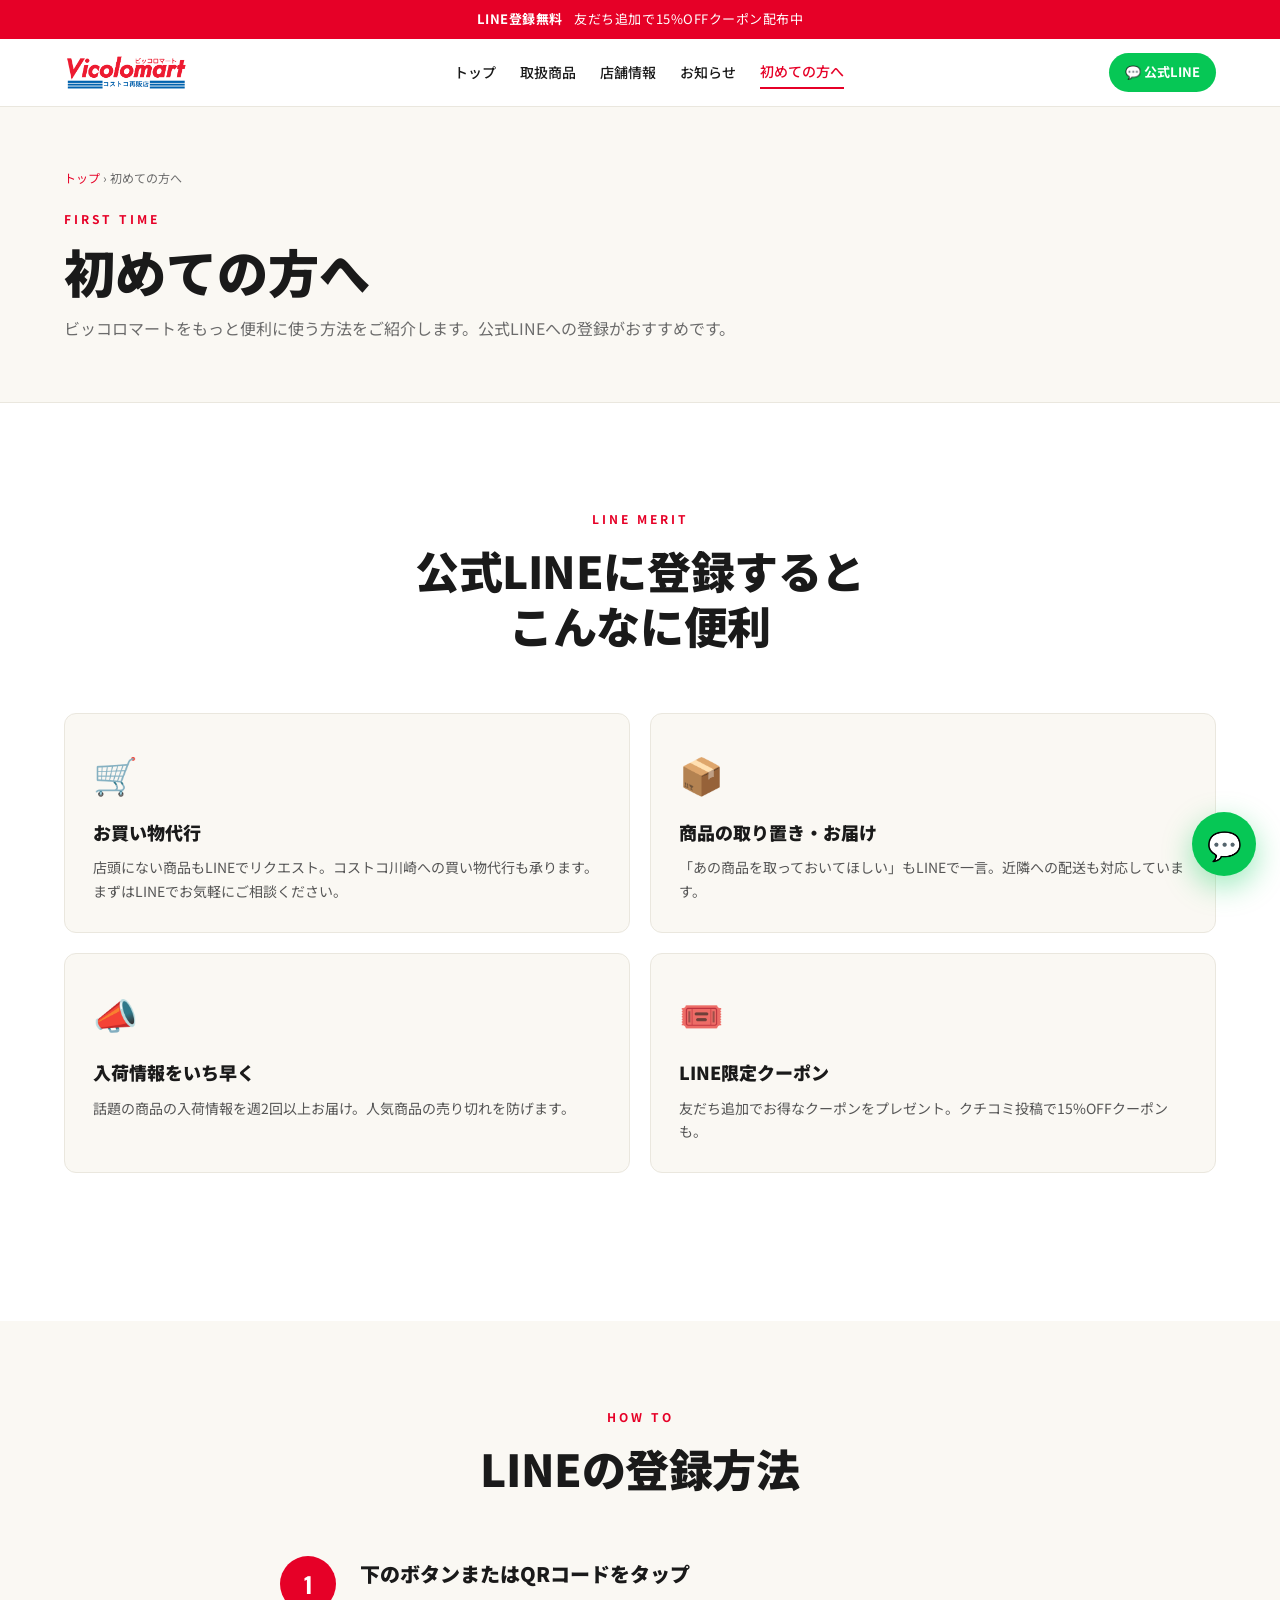
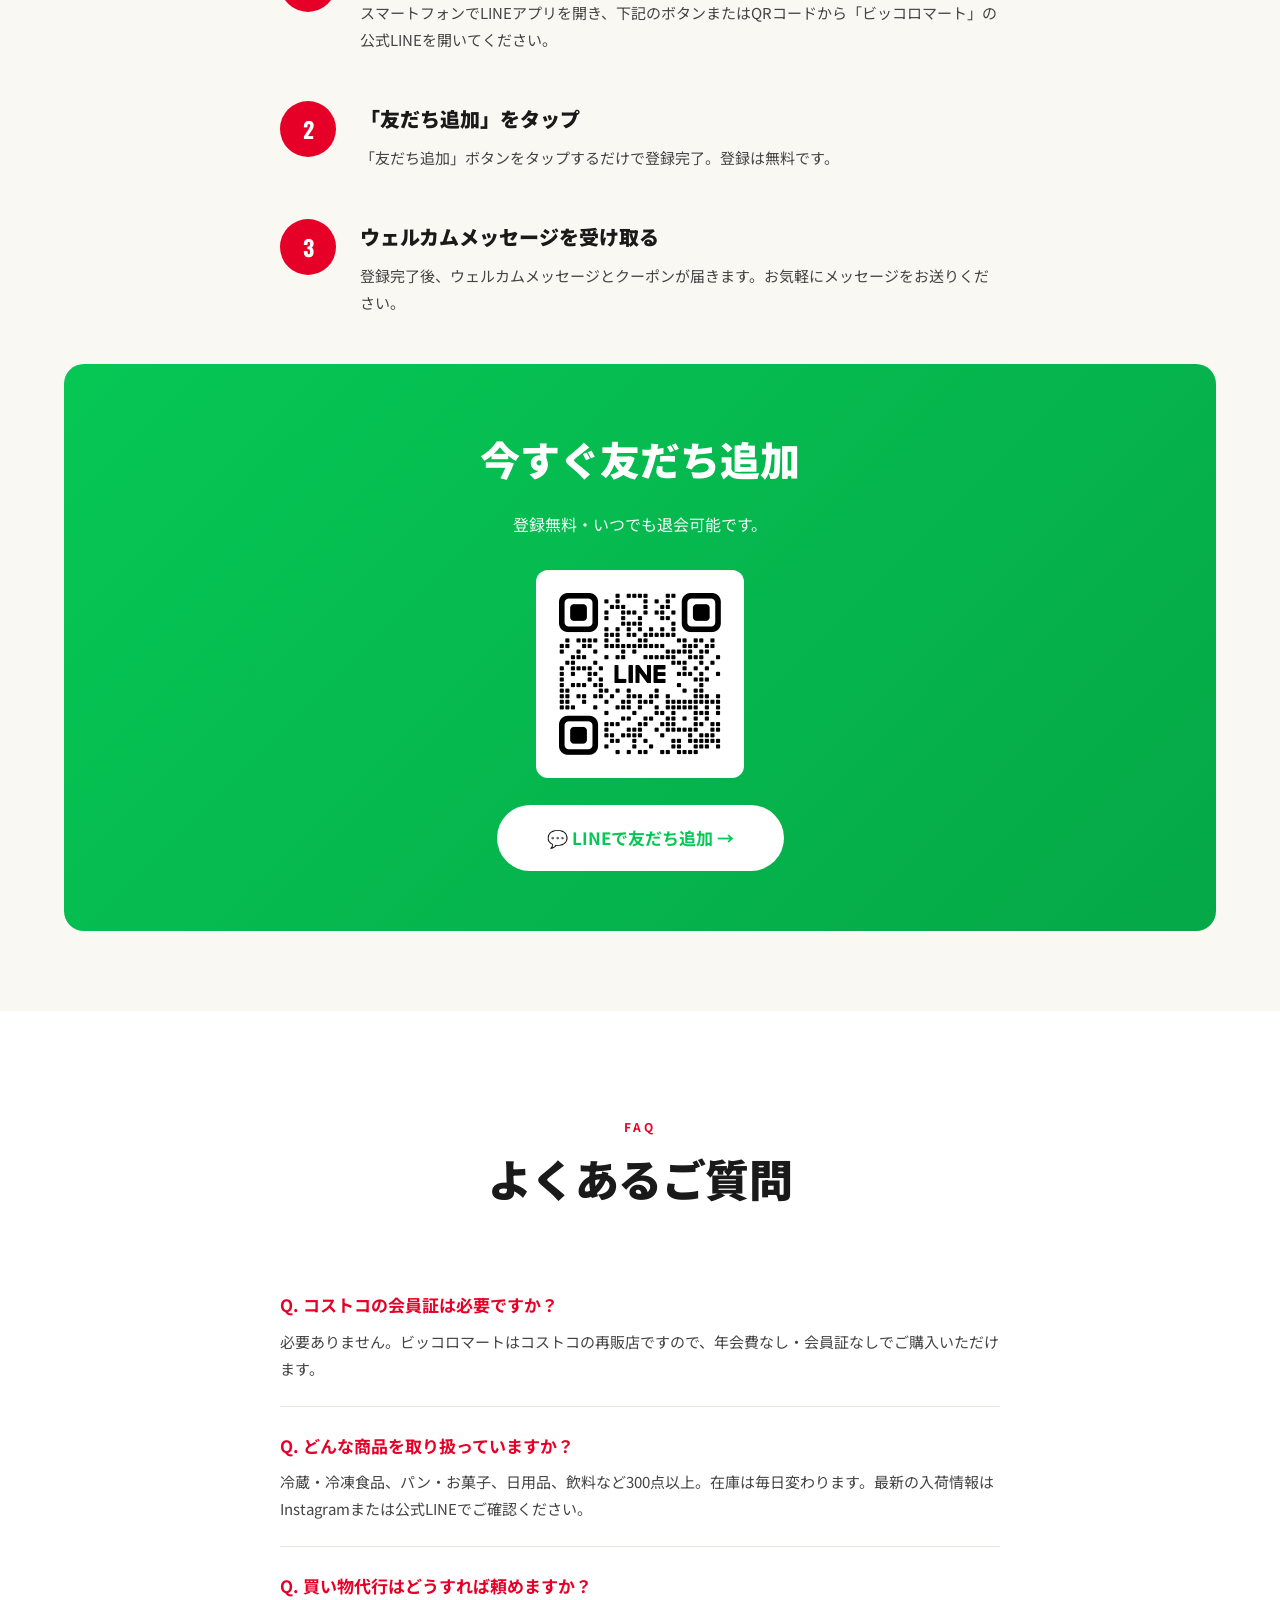
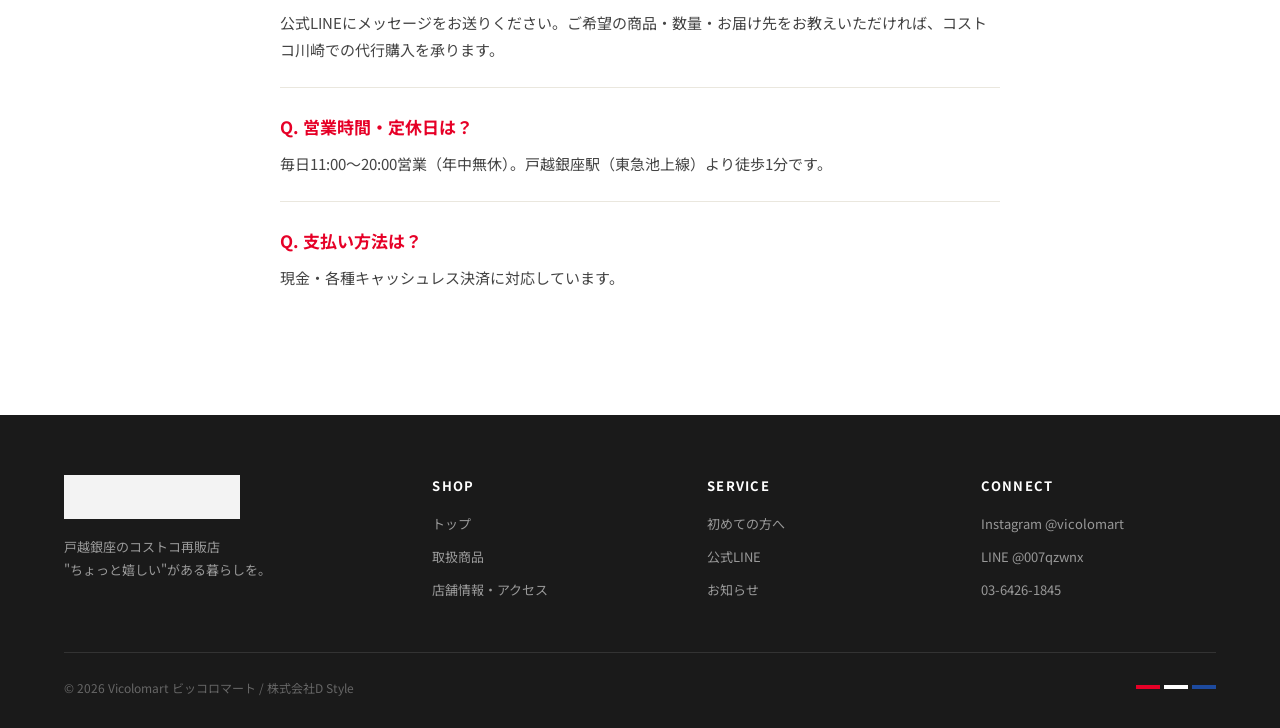
==== guide.html @ a4236f07 "Initial commit: Vicolomart HP 5-page static site" ====
﻿<!DOCTYPE html>
<html lang="ja">
<head>
<meta charset="UTF-8">
<meta name="viewport" content="width=device-width, initial-scale=1.0">
<title>初めての方へ・LINE登録ガイド | ビッコロマート｜戸越銀座のコストコ再販店</title>
<meta name="description" content="ビッコロマートの公式LINEの登録方法・使い方ガイド。買い物代行・商品お届け・クーポンがすべてLINEで完結。登録は無料です。">
<meta property="og:title" content="初めての方へ・LINE登録ガイド | ビッコロマート">
<meta property="og:url" content="https://vicolomart.netlify.app/guide.html">
<link rel="canonical" href="https://vicolomart.netlify.app/guide.html">
<link rel="preconnect" href="https://fonts.googleapis.com">
<link href="https://fonts.googleapis.com/css2?family=Noto+Sans+JP:wght@400;500;700;900&family=Oswald:wght@500;700&display=swap" rel="stylesheet">
<link rel="stylesheet" href="assets/css/style.css">
<style>
  .steps{max-width:720px;margin:0 auto;counter-reset:step}
  .step{display:grid;grid-template-columns:56px 1fr;gap:24px;margin-bottom:48px;align-items:start}
  .step-num{width:56px;height:56px;background:var(--red);color:#fff;border-radius:50%;display:flex;align-items:center;justify-content:center;font-family:'Oswald',sans-serif;font-size:22px;font-weight:700;flex-shrink:0}
  .step-body h3{font-size:20px;font-weight:900;margin-bottom:8px}
  .step-body p{font-size:15px;color:#444;line-height:1.8}
  .merit-grid{display:grid;grid-template-columns:repeat(2,1fr);gap:20px;margin:48px 0}
  .merit-card{background:var(--cream);border:1px solid var(--line-c);border-radius:12px;padding:28px}
  .merit-card .merit-icon{font-size:36px;margin-bottom:12px}
  .merit-card h3{font-size:18px;font-weight:900;margin-bottom:8px}
  .merit-card p{font-size:14px;color:#555;line-height:1.7}
  .line-hero{background:linear-gradient(135deg,var(--line-green) 0%,#05a847 100%);color:#fff;border-radius:20px;padding:60px;text-align:center}
  .line-hero h2{font-size:clamp(24px,4vw,40px);font-weight:900;margin-bottom:16px}
  .line-hero p{font-size:16px;opacity:0.95;margin-bottom:32px;max-width:500px;margin-left:auto;margin-right:auto}
  .line-hero .qr-wrap{background:#fff;display:inline-block;padding:14px;border-radius:12px;margin-bottom:20px}
  .line-hero .qr-wrap img{width:180px;height:180px;display:block}
  .line-hero .btn{background:#fff;color:var(--line-green);font-size:17px;padding:16px 48px;display:inline-flex}
  .faq{max-width:720px;margin:0 auto}
  .faq-item{border-bottom:1px solid var(--line-c);padding:24px 0}
  .faq-item:last-child{border-bottom:none}
  .faq-item dt{font-size:17px;font-weight:700;color:var(--red);margin-bottom:8px}
  .faq-item dd{font-size:15px;color:#444;line-height:1.8}
  @media(max-width:880px){.merit-grid{grid-template-columns:1fr}.line-hero{padding:40px 24px}}
</style>
</head>
<body>
<div class="topbar"><strong>LINE登録無料</strong> 友だち追加で15%OFFクーポン配布中</div>
<header>
  <div class="nav">
    <a href="index.html" class="nav-logo"><img src="assets/images/logo-wide.png" alt="Vicolomart ビッコロマート"></a>
    <nav class="nav-links">
      <a href="index.html">トップ</a>
      <a href="products.html">取扱商品</a>
      <a href="store.html">店舗情報</a>
      <a href="news.html">お知らせ</a>
      <a href="guide.html" class="active">初めての方へ</a>
    </nav>
    <a href="https://line.me/R/ti/p/@007qzwnx" target="_blank" rel="noopener" class="nav-cta">💬 公式LINE</a>
    <button class="hamburger" aria-label="メニュー" onclick="this.closest('header').querySelector('.nav-links').classList.toggle('open')"><span></span><span></span><span></span></button>
  </div>
</header>

<div class="page-hero">
  <div class="container">
    <div class="breadcrumb"><a href="index.html">トップ</a> &rsaquo; 初めての方へ</div>
    <div class="eyebrow">FIRST TIME</div>
    <h1>初めての方へ</h1>
    <p>ビッコロマートをもっと便利に使う方法をご紹介します。公式LINEへの登録がおすすめです。</p>
  </div>
</div>

<section class="section">
  <div class="container">
    <div class="section-header">
      <div class="eyebrow">LINE MERIT</div>
      <h2 class="section-title">公式LINEに登録すると<br>こんなに便利</h2>
    </div>
    <div class="merit-grid">
      <div class="merit-card"><div class="merit-icon">🛒</div><h3>お買い物代行</h3><p>店頭にない商品もLINEでリクエスト。コストコ川崎への買い物代行も承ります。まずはLINEでお気軽にご相談ください。</p></div>
      <div class="merit-card"><div class="merit-icon">📦</div><h3>商品の取り置き・お届け</h3><p>「あの商品を取っておいてほしい」もLINEで一言。近隣への配送も対応しています。</p></div>
      <div class="merit-card"><div class="merit-icon">📣</div><h3>入荷情報をいち早く</h3><p>話題の商品の入荷情報を週2回以上お届け。人気商品の売り切れを防げます。</p></div>
      <div class="merit-card"><div class="merit-icon">🎟️</div><h3>LINE限定クーポン</h3><p>友だち追加でお得なクーポンをプレゼント。クチコミ投稿で15%OFFクーポンも。</p></div>
    </div>
  </div>
</section>

<section class="section" style="background:var(--cream);padding:80px 0">
  <div class="container">
    <div class="section-header">
      <div class="eyebrow">HOW TO</div>
      <h2 class="section-title">LINEの登録方法</h2>
    </div>
    <div class="steps">
      <div class="step">
        <div class="step-num">1</div>
        <div class="step-body">
          <h3>下のボタンまたはQRコードをタップ</h3>
          <p>スマートフォンでLINEアプリを開き、下記のボタンまたはQRコードから「ビッコロマート」の公式LINEを開いてください。</p>
        </div>
      </div>
      <div class="step">
        <div class="step-num">2</div>
        <div class="step-body">
          <h3>「友だち追加」をタップ</h3>
          <p>「友だち追加」ボタンをタップするだけで登録完了。登録は無料です。</p>
        </div>
      </div>
      <div class="step">
        <div class="step-num">3</div>
        <div class="step-body">
          <h3>ウェルカムメッセージを受け取る</h3>
          <p>登録完了後、ウェルカムメッセージとクーポンが届きます。お気軽にメッセージをお送りください。</p>
        </div>
      </div>
    </div>

    <div class="line-hero" style="margin-top:48px">
      <h2>今すぐ友だち追加</h2>
      <p>登録無料・いつでも退会可能です。</p>
      <div class="qr-wrap"><img src="assets/images/line-qr.png" alt="LINE公式 QRコード" width="180" height="180"></div>
      <br>
      <a href="https://line.me/R/ti/p/@007qzwnx" target="_blank" rel="noopener" class="btn">💬 LINEで友だち追加 →</a>
    </div>
  </div>
</section>

<section class="section">
  <div class="container">
    <div class="section-header">
      <div class="eyebrow">FAQ</div>
      <h2 class="section-title">よくあるご質問</h2>
    </div>
    <dl class="faq">
      <div class="faq-item">
        <dt>Q. コストコの会員証は必要ですか？</dt>
        <dd>必要ありません。ビッコロマートはコストコの再販店ですので、年会費なし・会員証なしでご購入いただけます。</dd>
      </div>
      <div class="faq-item">
        <dt>Q. どんな商品を取り扱っていますか？</dt>
        <dd>冷蔵・冷凍食品、パン・お菓子、日用品、飲料など300点以上。在庫は毎日変わります。最新の入荷情報はInstagramまたは公式LINEでご確認ください。</dd>
      </div>
      <div class="faq-item">
        <dt>Q. 買い物代行はどうすれば頼めますか？</dt>
        <dd>公式LINEにメッセージをお送りください。ご希望の商品・数量・お届け先をお教えいただければ、コストコ川崎での代行購入を承ります。</dd>
      </div>
      <div class="faq-item">
        <dt>Q. 営業時間・定休日は？</dt>
        <dd>毎日11:00〜20:00営業（年中無休）。戸越銀座駅（東急池上線）より徒歩1分です。</dd>
      </div>
      <div class="faq-item">
        <dt>Q. 支払い方法は？</dt>
        <dd>現金・各種キャッシュレス決済に対応しています。</dd>
      </div>
    </dl>
  </div>
</section>

<footer>
  <div class="container">
    <div class="footer-grid">
      <div class="footer-brand">
        <img src="assets/images/logo-wide.png" alt="Vicolomart ビッコロマート" width="176">
        <p>戸越銀座のコストコ再販店<br>"ちょっと嬉しい"がある暮らしを。</p>
      </div>
      <div class="footer-col"><h4>SHOP</h4><a href="index.html">トップ</a><a href="products.html">取扱商品</a><a href="store.html">店舗情報・アクセス</a></div>
      <div class="footer-col"><h4>SERVICE</h4><a href="guide.html">初めての方へ</a><a href="https://line.me/R/ti/p/@007qzwnx" target="_blank" rel="noopener">公式LINE</a><a href="news.html">お知らせ</a></div>
      <div class="footer-col"><h4>CONNECT</h4><a href="https://instagram.com/vicolomart" target="_blank" rel="noopener">Instagram @vicolomart</a><a href="https://line.me/R/ti/p/@007qzwnx" target="_blank" rel="noopener">LINE @007qzwnx</a><a href="tel:0364261845">03-6426-1845</a></div>
    </div>
    <div class="footer-bottom">
      <span>© 2026 Vicolomart ビッコロマート / 株式会社D Style</span>
      <div class="footer-tricolore"><span class="r"></span><span class="w"></span><span class="b"></span></div>
    </div>
  </div>
</footer>

<a href="https://line.me/R/ti/p/@007qzwnx" target="_blank" rel="noopener" class="fab" title="LINEで注文・お問い合わせ">💬</a>

<script type="application/ld+json">
{
  "@context": "https://schema.org",
  "@type": "LocalBusiness",
  "name": "ビッコロマート",
  "url": "https://vicolomart.netlify.app/",
  "telephone": "03-6426-1845",
  "address": {
    "@type": "PostalAddress",
    "streetAddress": "平塚2-15-12",
    "addressLocality": "品川区",
    "addressRegion": "東京都",
    "postalCode": "142-0063",
    "addressCountry": "JP"
  }
}
</script>
</body>
</html>
---- assets/css/style.css ----
﻿:root {
  --red: #E60027;
  --red-dark: #B3001D;
  --blue: #1D4A9E;
  --blue-dark: #123576;
  --ink: #1a1a1a;
  --paper: #fff;
  --cream: #faf8f3;
  --gray: #6b6b6b;
  --line-c: #eae7de;
  --line-green: #06c755;
  --yellow: #fff385;
  --maxw: 1200px;
}
*, *::before, *::after { margin: 0; padding: 0; box-sizing: border-box; }
html { scroll-behavior: smooth; }
body { font-family: 'Noto Sans JP', -apple-system, sans-serif; color: var(--ink); background: #fff; line-height: 1.75; -webkit-font-smoothing: antialiased; }
img { max-width: 100%; display: block; }
a { color: inherit; text-decoration: none; }
.container { max-width: var(--maxw); margin: 0 auto; padding: 0 24px; }

/* Topbar */
.topbar { background: var(--red); color: #fff; font-size: 13px; text-align: center; padding: 8px 16px; letter-spacing: 0.04em; }
.topbar strong { font-weight: 700; margin-right: 8px; }

/* Header */
header { position: sticky; top: 0; z-index: 50; background: rgba(255,255,255,0.96); backdrop-filter: blur(10px); border-bottom: 1px solid var(--line-c); }
.nav { display: flex; align-items: center; justify-content: space-between; padding: 14px 24px; max-width: var(--maxw); margin: 0 auto; gap: 16px; }
.nav-logo img { height: 38px; width: auto; }
.nav-links { display: flex; gap: 24px; align-items: center; }
.nav-links a { font-size: 14px; font-weight: 500; color: var(--ink); transition: color 0.2s; padding: 4px 0; }
.nav-links a:hover, .nav-links a.active { color: var(--red); }
.nav-links a.active { border-bottom: 2px solid var(--red); }
.nav-cta { background: var(--line-green); color: #fff; padding: 8px 16px; border-radius: 999px; font-size: 13px; font-weight: 700; display: inline-flex; align-items: center; gap: 6px; transition: transform 0.2s; white-space: nowrap; }
.nav-cta:hover { transform: translateY(-1px); }
.hamburger { display: none; background: none; border: none; padding: 6px; cursor: pointer; }
.hamburger span { display: block; width: 24px; height: 2px; background: var(--ink); margin: 5px 0; }

/* Tricolore */
.tricolore { display: flex; height: 6px; }
.tricolore .r { flex: 1; background: var(--red); }
.tricolore .w { flex: 1; background: #fff; border-top: 1px solid var(--line-c); border-bottom: 1px solid var(--line-c); }
.tricolore .b { flex: 1; background: var(--blue); }

/* Buttons */
.btn { display: inline-flex; align-items: center; gap: 8px; padding: 14px 28px; border-radius: 999px; font-weight: 700; font-size: 15px; transition: all 0.2s; cursor: pointer; border: 2px solid transparent; }
.btn-primary { background: var(--red); color: #fff; }
.btn-primary:hover { background: var(--red-dark); transform: translateY(-2px); box-shadow: 0 10px 24px rgba(230,0,39,0.3); }
.btn-secondary { background: transparent; color: var(--ink); border-color: var(--ink); }
.btn-secondary:hover { background: var(--ink); color: #fff; }
.btn-line { background: var(--line-green); color: #fff; }
.btn-line:hover { background: #05a847; transform: translateY(-2px); box-shadow: 0 10px 24px rgba(6,199,85,0.3); }

/* Section base */
.section { padding: 100px 0; }
.section-header { text-align: center; margin-bottom: 60px; }
.eyebrow { display: inline-block; font-size: 12px; font-weight: 700; color: var(--red); letter-spacing: 0.25em; text-transform: uppercase; margin-bottom: 14px; }
.eyebrow.blue { color: var(--blue); }
.section-title { font-size: clamp(28px, 3.5vw, 44px); font-weight: 900; line-height: 1.25; letter-spacing: -0.01em; }
.section-sub { color: var(--gray); margin-top: 14px; font-size: 15px; }

/* Page hero (inner pages) */
.page-hero { background: var(--cream); padding: 60px 0; border-bottom: 1px solid var(--line-c); }
.page-hero .eyebrow { display: block; margin-bottom: 12px; }
.page-hero h1 { font-size: clamp(30px, 4vw, 52px); font-weight: 900; line-height: 1.2; }
.page-hero p { color: var(--gray); margin-top: 12px; font-size: 16px; }

/* Breadcrumb */
.breadcrumb { font-size: 12px; color: var(--gray); margin-bottom: 20px; }
.breadcrumb a { color: var(--red); }
.breadcrumb a:hover { text-decoration: underline; }

/* FAB */
.fab { position: fixed; bottom: 24px; right: 24px; z-index: 100; width: 64px; height: 64px; border-radius: 50%; background: var(--line-green); color: #fff; display: flex; align-items: center; justify-content: center; font-size: 28px; box-shadow: 0 10px 30px rgba(6,199,85,0.4); transition: transform 0.2s; }
.fab:hover { transform: scale(1.08); }

/* Footer */
footer { background: var(--ink); color: #fff; padding: 60px 0 30px; }
.footer-grid { display: grid; grid-template-columns: 1.4fr 1fr 1fr 1fr; gap: 40px; margin-bottom: 40px; }
.footer-brand img { height: 44px; margin-bottom: 16px; filter: brightness(0) invert(1) grayscale(1); opacity: 0.95; }
.footer-brand p { color: #999; font-size: 13px; line-height: 1.8; }
.footer-col h4 { font-size: 13px; font-weight: 700; margin-bottom: 16px; letter-spacing: 0.1em; }
.footer-col a { display: block; color: #999; font-size: 13px; margin-bottom: 10px; transition: color 0.2s; }
.footer-col a:hover { color: #fff; }
.footer-bottom { padding-top: 24px; border-top: 1px solid #333; display: flex; justify-content: space-between; align-items: center; font-size: 12px; color: #666; }
.footer-tricolore { display: flex; gap: 4px; }
.footer-tricolore span { display: block; width: 24px; height: 4px; }
.footer-tricolore .r { background: var(--red); }
.footer-tricolore .w { background: #fff; }
.footer-tricolore .b { background: var(--blue); }

/* Mobile */
@media (max-width: 880px) {
  .nav-links { display: none; }
  .nav-links.open { display: flex; flex-direction: column; position: absolute; top: 100%; left: 0; right: 0; background: #fff; padding: 16px 24px; box-shadow: 0 10px 30px rgba(0,0,0,0.1); gap: 16px; }
  .hamburger { display: block; }
  .nav-cta { display: none; }
  .section { padding: 64px 0; }
  .footer-grid { grid-template-columns: 1fr 1fr; gap: 32px; }
  .footer-bottom { flex-direction: column; gap: 16px; }
}
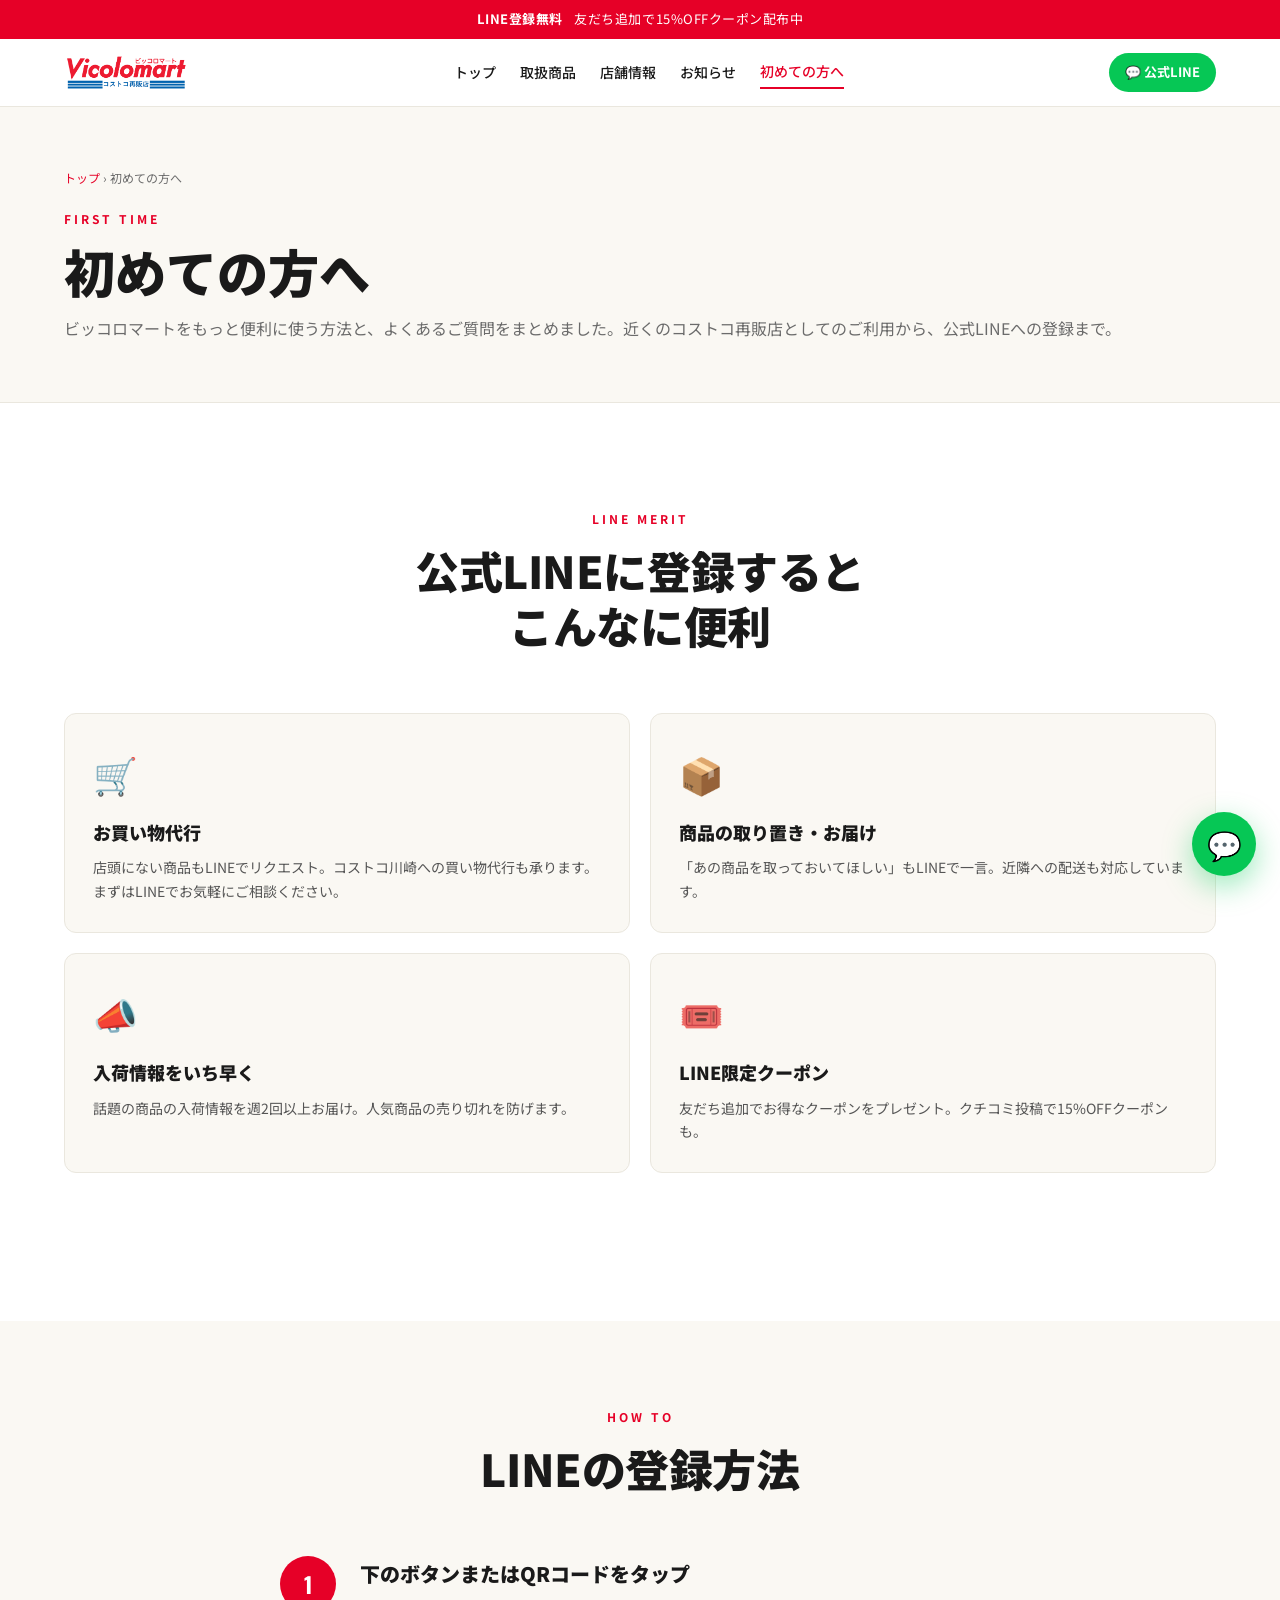
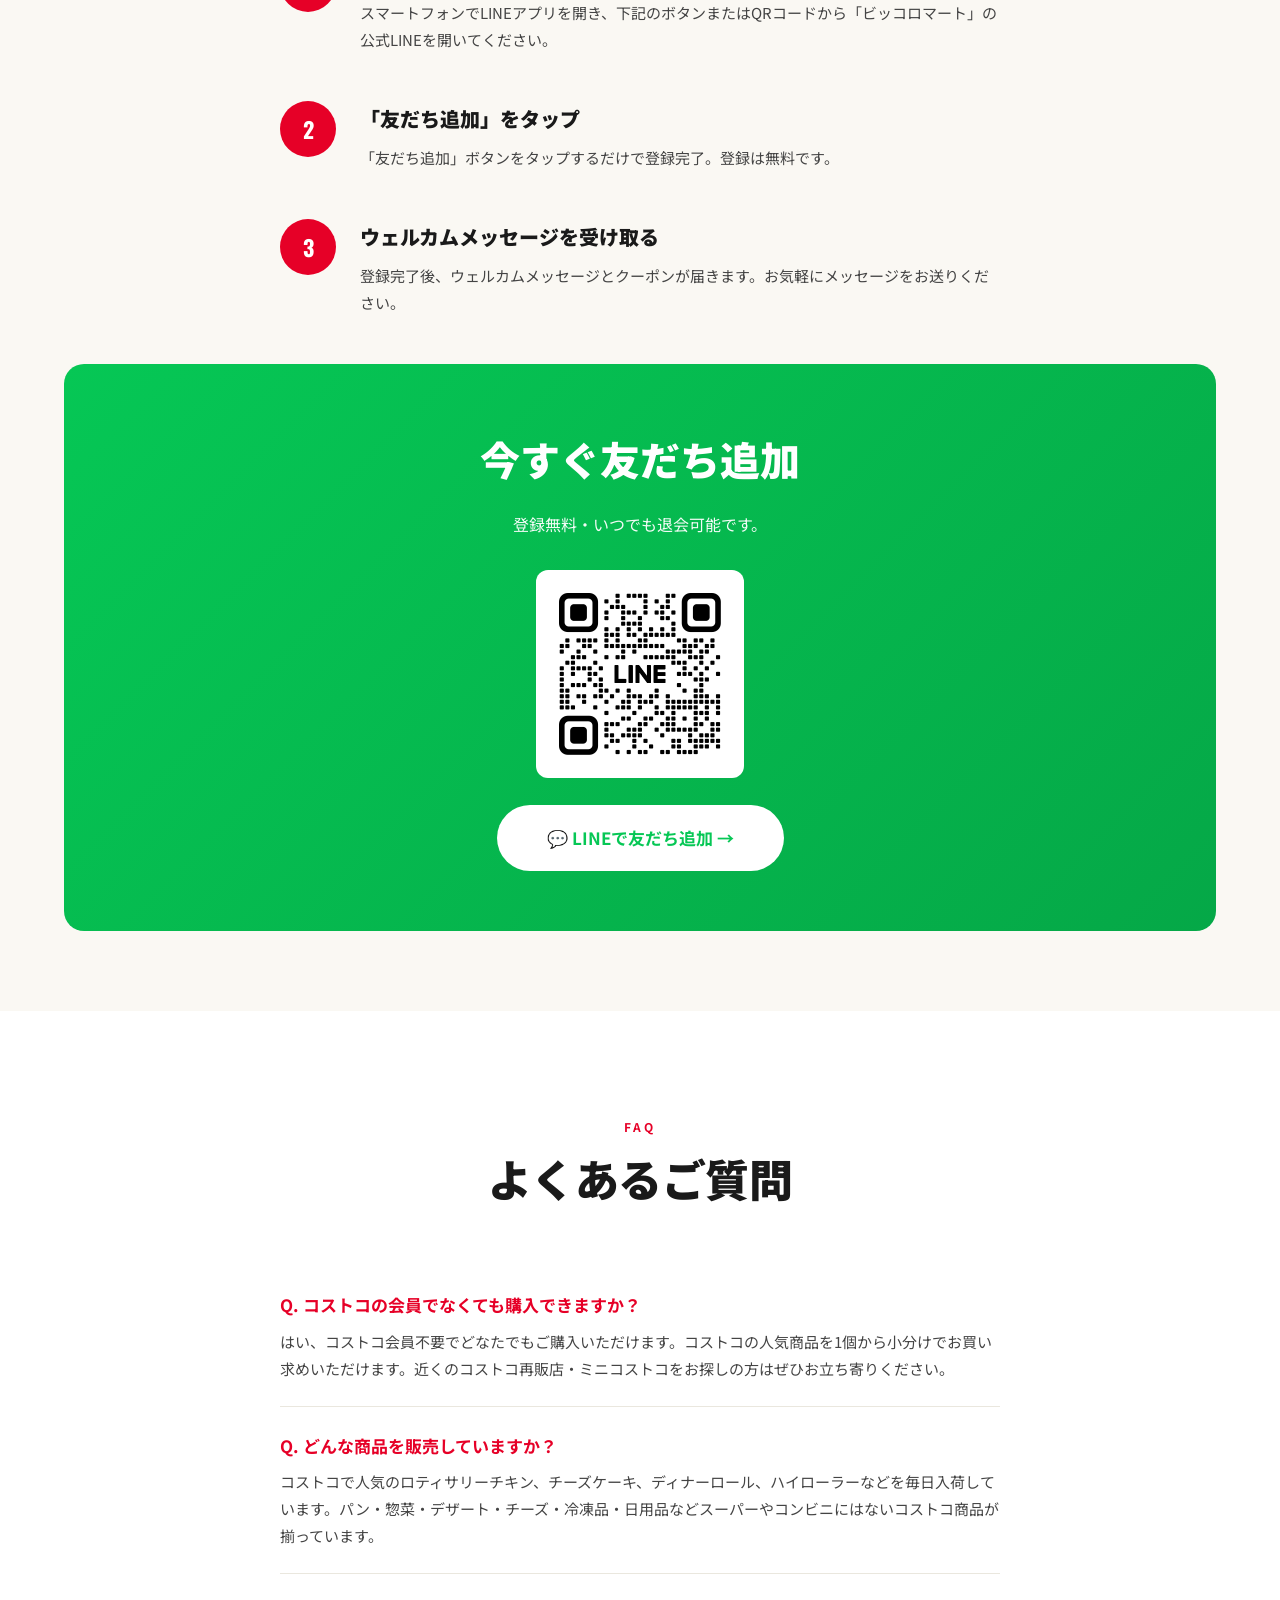
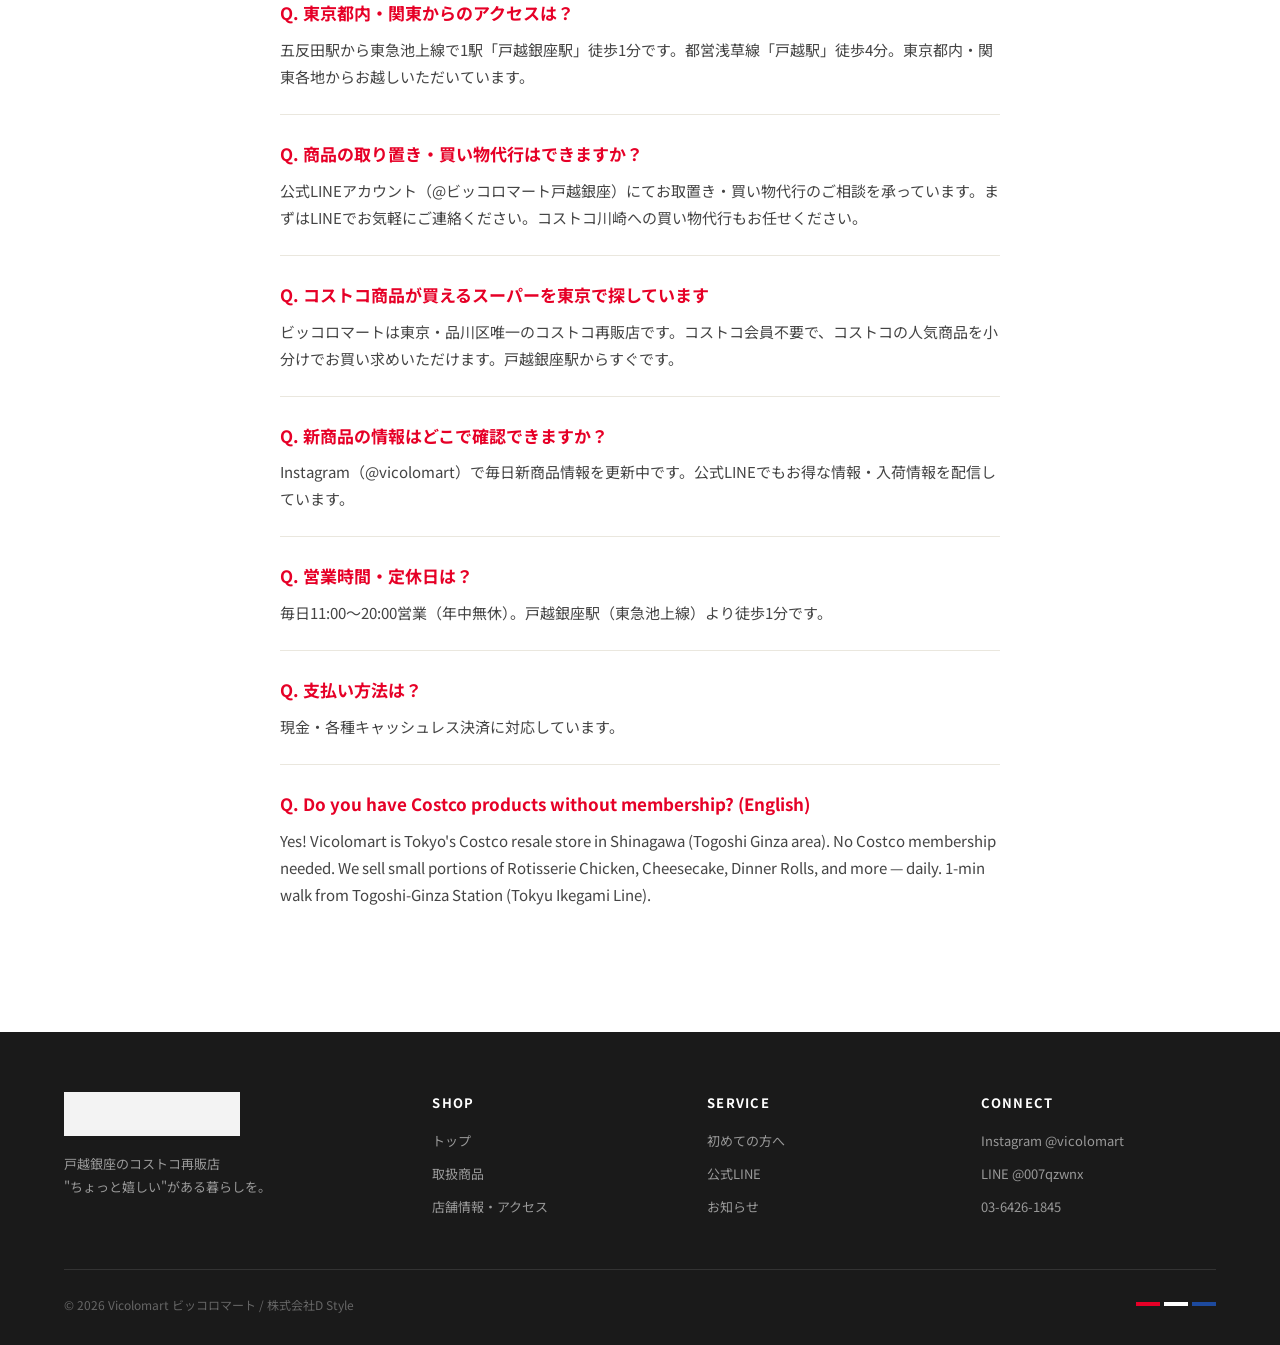
==== commit 6706c009: "SEO改善: 近くのコストコ再販店・戸越スーパーKW追加、郵便番号修正、FAQ拡充 - meta description全ページ更新（近くのコストコ再販店・コストコ商品が買えるスーパー追加） - 郵便" ====
--- a/guide.html
+++ b/guide.html
@@ -1,10 +1,10 @@
-﻿<!DOCTYPE html>
+<!DOCTYPE html>
 <html lang="ja">
 <head>
 <meta charset="UTF-8">
 <meta name="viewport" content="width=device-width, initial-scale=1.0">
 <title>初めての方へ・LINE登録ガイド | ビッコロマート｜戸越銀座のコストコ再販店</title>
-<meta name="description" content="ビッコロマートの公式LINEの登録方法・使い方ガイド。買い物代行・商品お届け・クーポンがすべてLINEで完結。登録は無料です。">
+<meta name="description" content="戸越銀座の近くのコストコ再販店「ビッコロマート」のよくある質問とLINE登録ガイド。コストコ会員不要・小分け販売。買い物代行・お届けもLINEで完結。">
 <meta property="og:title" content="初めての方へ・LINE登録ガイド | ビッコロマート">
 <meta property="og:url" content="https://vicolomart.netlify.app/guide.html">
 <link rel="canonical" href="https://vicolomart.netlify.app/guide.html">
@@ -58,7 +58,7 @@
     <div class="breadcrumb"><a href="index.html">トップ</a> &rsaquo; 初めての方へ</div>
     <div class="eyebrow">FIRST TIME</div>
     <h1>初めての方へ</h1>
-    <p>ビッコロマートをもっと便利に使う方法をご紹介します。公式LINEへの登録がおすすめです。</p>
+    <p>ビッコロマートをもっと便利に使う方法と、よくあるご質問をまとめました。近くのコストコ再販店としてのご利用から、公式LINEへの登録まで。</p>
   </div>
 </div>
 
@@ -125,16 +125,28 @@
     </div>
     <dl class="faq">
       <div class="faq-item">
-        <dt>Q. コストコの会員証は必要ですか？</dt>
-        <dd>必要ありません。ビッコロマートはコストコの再販店ですので、年会費なし・会員証なしでご購入いただけます。</dd>
-      </div>
-      <div class="faq-item">
-        <dt>Q. どんな商品を取り扱っていますか？</dt>
-        <dd>冷蔵・冷凍食品、パン・お菓子、日用品、飲料など300点以上。在庫は毎日変わります。最新の入荷情報はInstagramまたは公式LINEでご確認ください。</dd>
-      </div>
-      <div class="faq-item">
-        <dt>Q. 買い物代行はどうすれば頼めますか？</dt>
-        <dd>公式LINEにメッセージをお送りください。ご希望の商品・数量・お届け先をお教えいただければ、コストコ川崎での代行購入を承ります。</dd>
+        <dt>Q. コストコの会員でなくても購入できますか？</dt>
+        <dd>はい、コストコ会員不要でどなたでもご購入いただけます。コストコの人気商品を1個から小分けでお買い求めいただけます。近くのコストコ再販店・ミニコストコをお探しの方はぜひお立ち寄りください。</dd>
+      </div>
+      <div class="faq-item">
+        <dt>Q. どんな商品を販売していますか？</dt>
+        <dd>コストコで人気のロティサリーチキン、チーズケーキ、ディナーロール、ハイローラーなどを毎日入荷しています。パン・惣菜・デザート・チーズ・冷凍品・日用品などスーパーやコンビニにはないコストコ商品が揃っています。</dd>
+      </div>
+      <div class="faq-item">
+        <dt>Q. 東京都内・関東からのアクセスは？</dt>
+        <dd>五反田駅から東急池上線で1駅「戸越銀座駅」徒歩1分です。都営浅草線「戸越駅」徒歩4分。東京都内・関東各地からお越しいただいています。</dd>
+      </div>
+      <div class="faq-item">
+        <dt>Q. 商品の取り置き・買い物代行はできますか？</dt>
+        <dd>公式LINEアカウント（@ビッコロマート戸越銀座）にてお取置き・買い物代行のご相談を承っています。まずはLINEでお気軽にご連絡ください。コストコ川崎への買い物代行もお任せください。</dd>
+      </div>
+      <div class="faq-item">
+        <dt>Q. コストコ商品が買えるスーパーを東京で探しています</dt>
+        <dd>ビッコロマートは東京・品川区唯一のコストコ再販店です。コストコ会員不要で、コストコの人気商品を小分けでお買い求めいただけます。戸越銀座駅からすぐです。</dd>
+      </div>
+      <div class="faq-item">
+        <dt>Q. 新商品の情報はどこで確認できますか？</dt>
+        <dd>Instagram（@vicolomart）で毎日新商品情報を更新中です。公式LINEでもお得な情報・入荷情報を配信しています。</dd>
       </div>
       <div class="faq-item">
         <dt>Q. 営業時間・定休日は？</dt>
@@ -143,6 +155,10 @@
       <div class="faq-item">
         <dt>Q. 支払い方法は？</dt>
         <dd>現金・各種キャッシュレス決済に対応しています。</dd>
+      </div>
+      <div class="faq-item" lang="en">
+        <dt>Q. Do you have Costco products without membership? (English)</dt>
+        <dd>Yes! Vicolomart is Tokyo's Costco resale store in Shinagawa (Togoshi Ginza area). No Costco membership needed. We sell small portions of Rotisserie Chicken, Cheesecake, Dinner Rolls, and more — daily. 1-min walk from Togoshi-Ginza Station (Tokyu Ikegami Line).</dd>
       </div>
     </dl>
   </div>
@@ -180,7 +196,7 @@
     "streetAddress": "平塚2-15-12",
     "addressLocality": "品川区",
     "addressRegion": "東京都",
-    "postalCode": "142-0063",
+    "postalCode": "142-0051",
     "addressCountry": "JP"
   }
 }
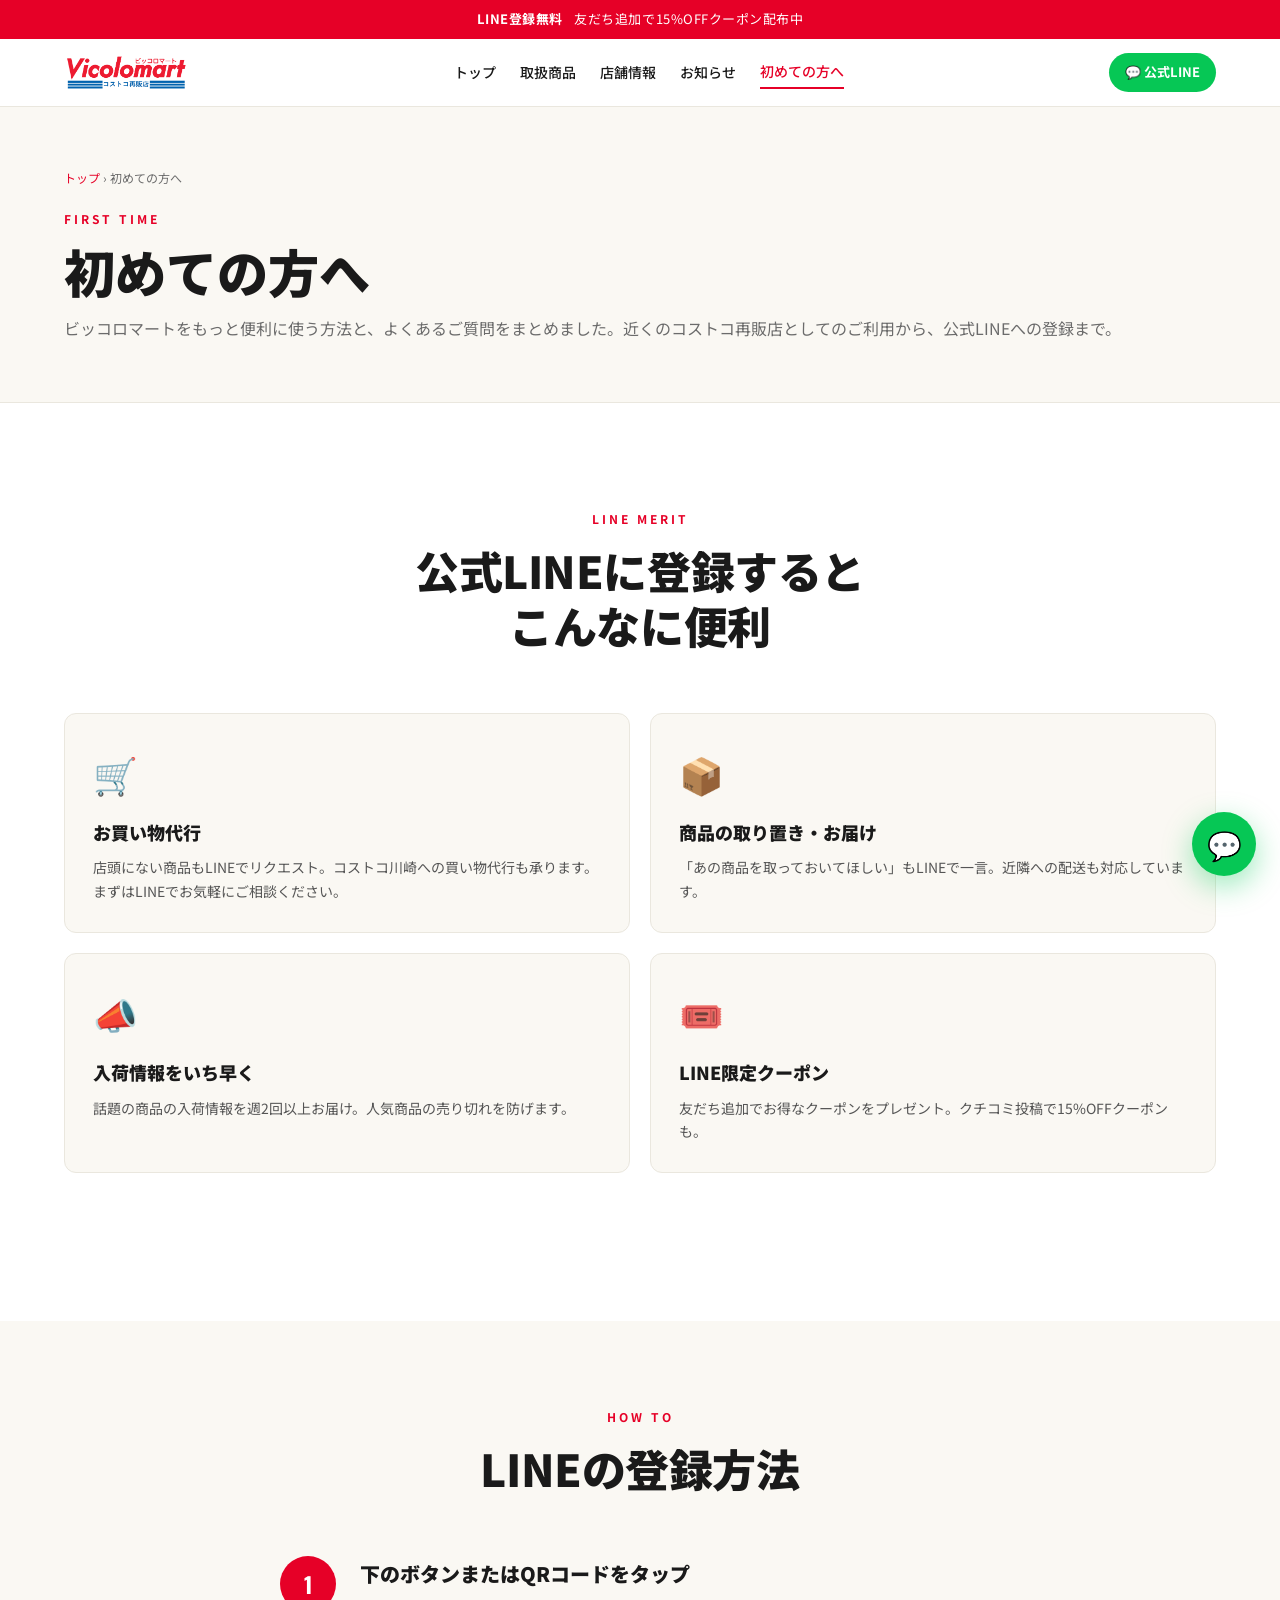
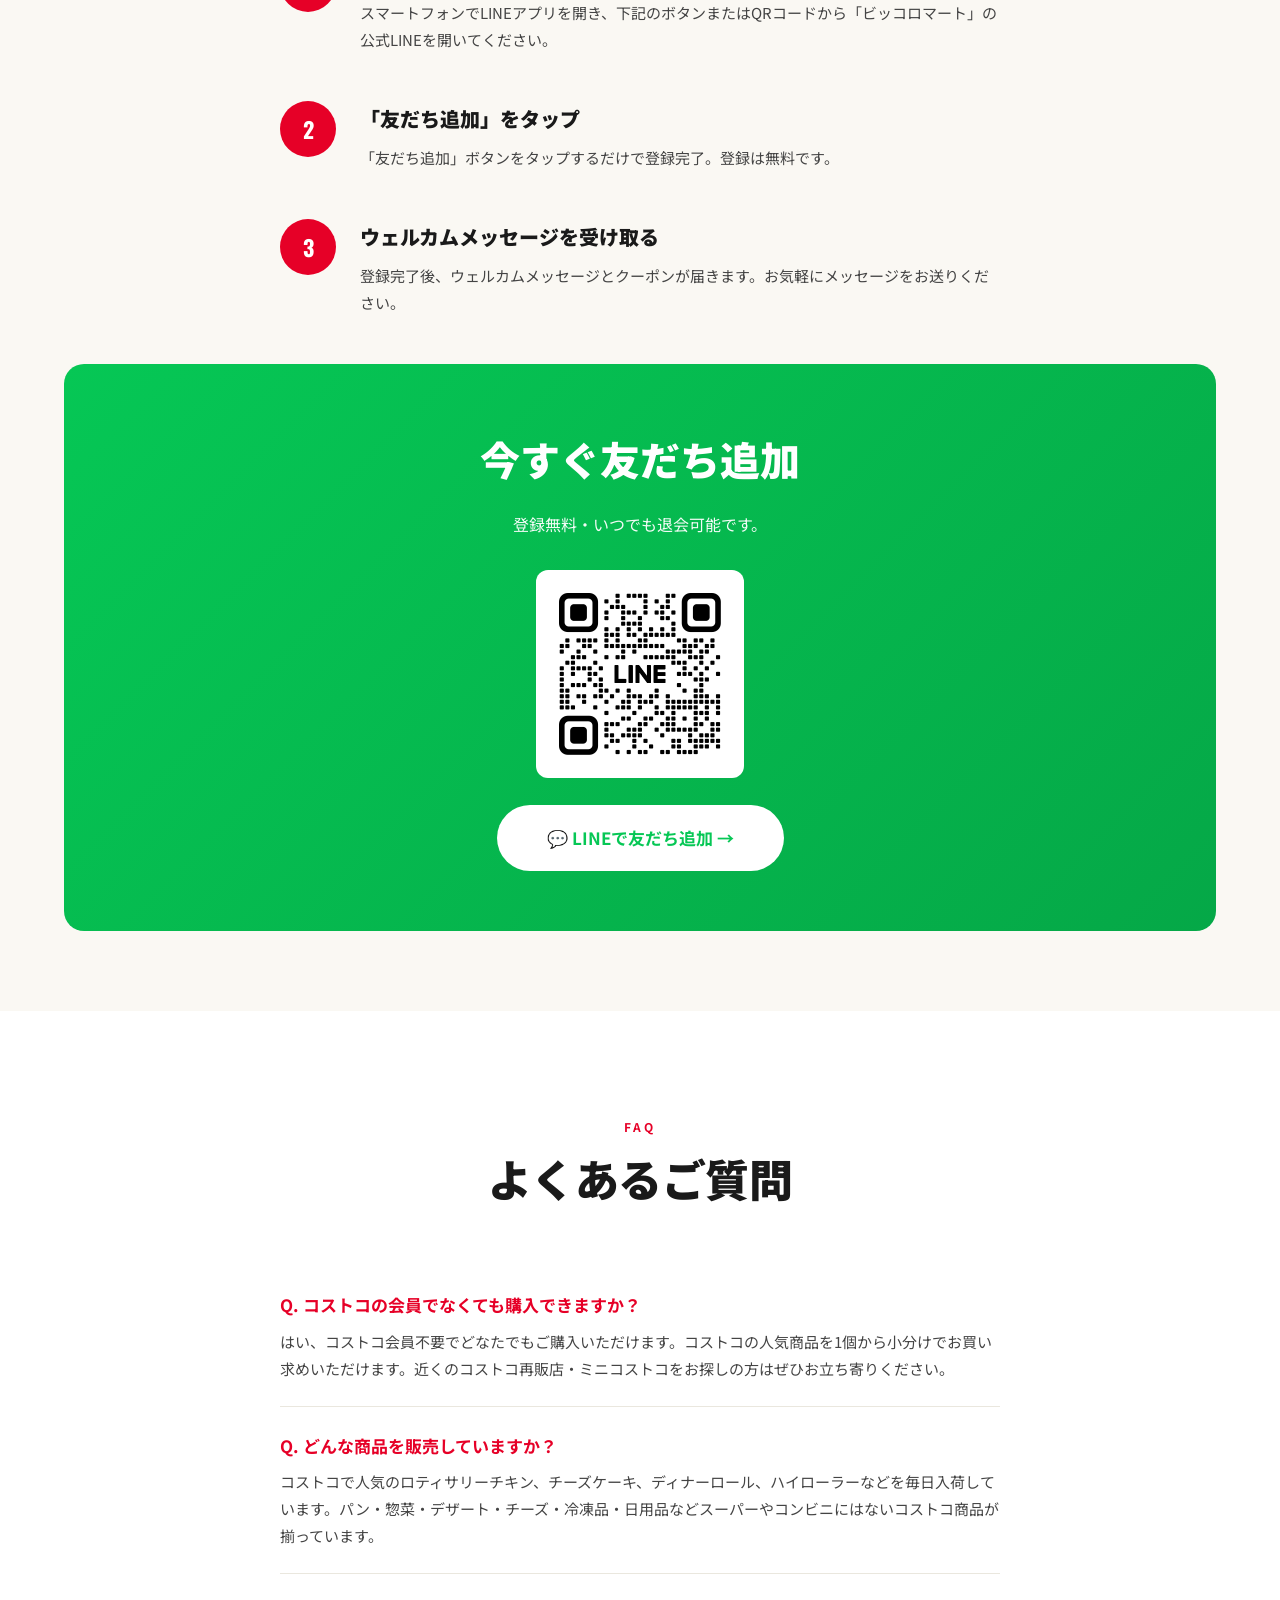
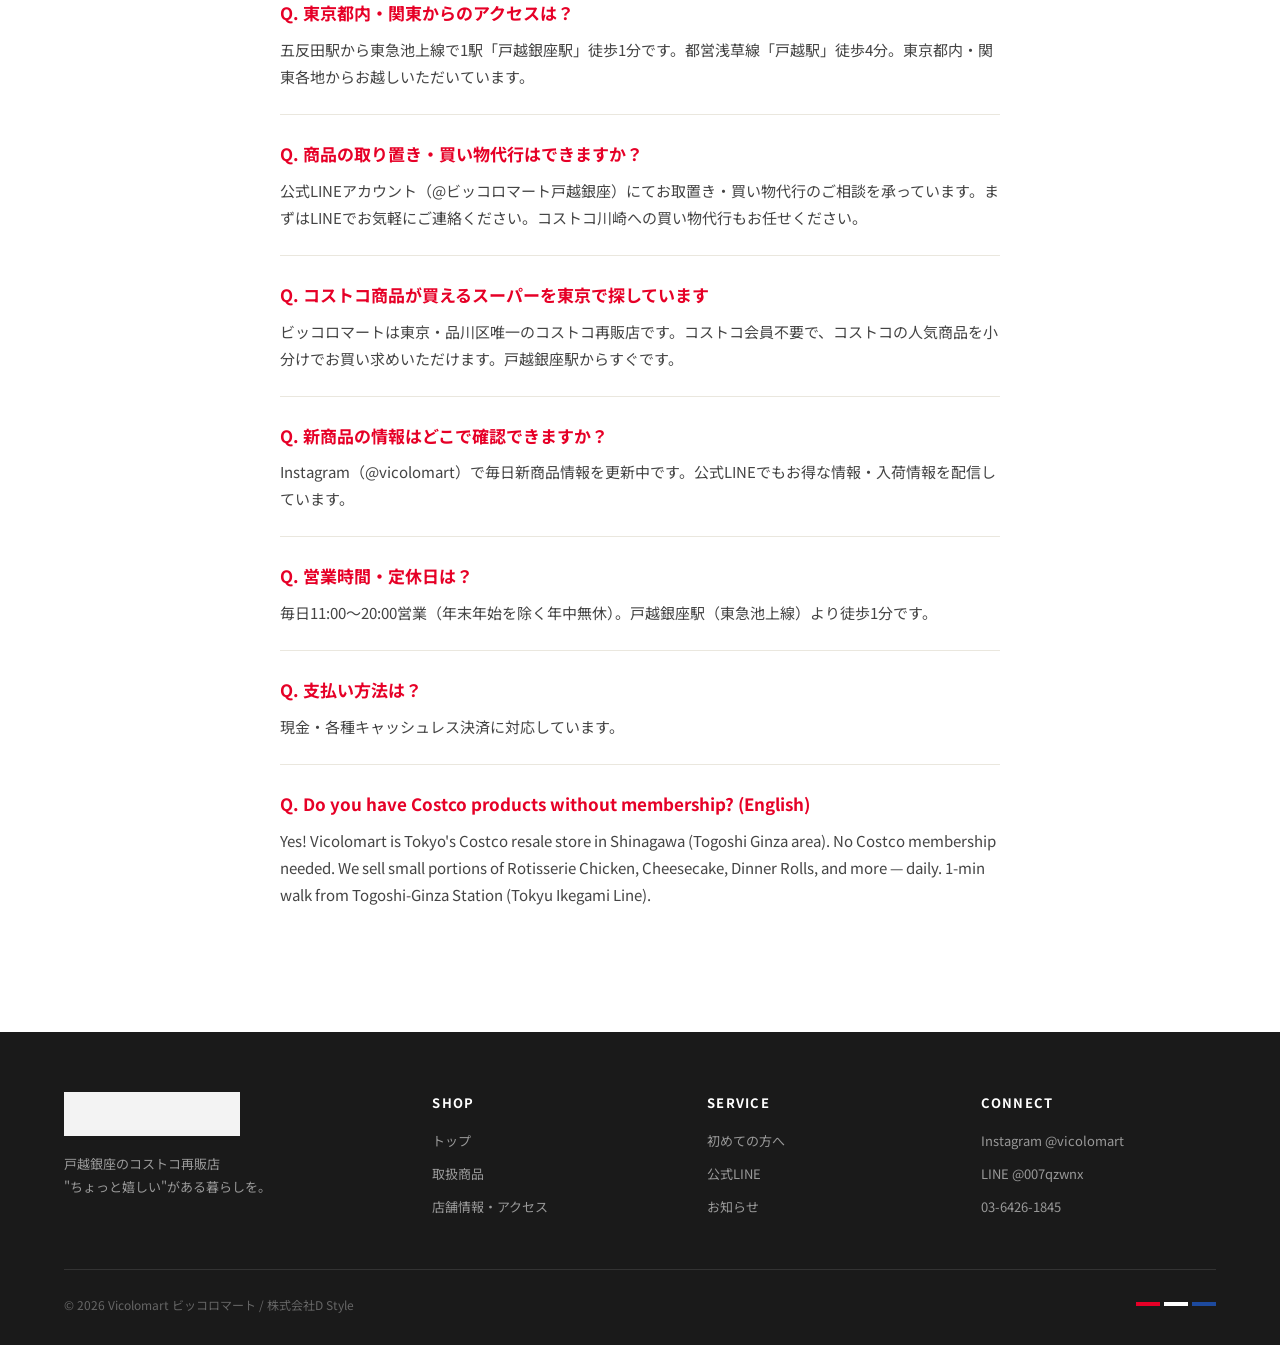
==== commit 4f635b04: "「年中無休」→「年末年始を除く年中無休」に修正 (store.html, guide.html) Co-Authored-By: Claude Sonnet 4.6 <noreply@anthropi" ====
--- a/guide.html
+++ b/guide.html
@@ -150,7 +150,7 @@
       </div>
       <div class="faq-item">
         <dt>Q. 営業時間・定休日は？</dt>
-        <dd>毎日11:00〜20:00営業（年中無休）。戸越銀座駅（東急池上線）より徒歩1分です。</dd>
+        <dd>毎日11:00〜20:00営業（年末年始を除く年中無休）。戸越銀座駅（東急池上線）より徒歩1分です。</dd>
       </div>
       <div class="faq-item">
         <dt>Q. 支払い方法は？</dt>
